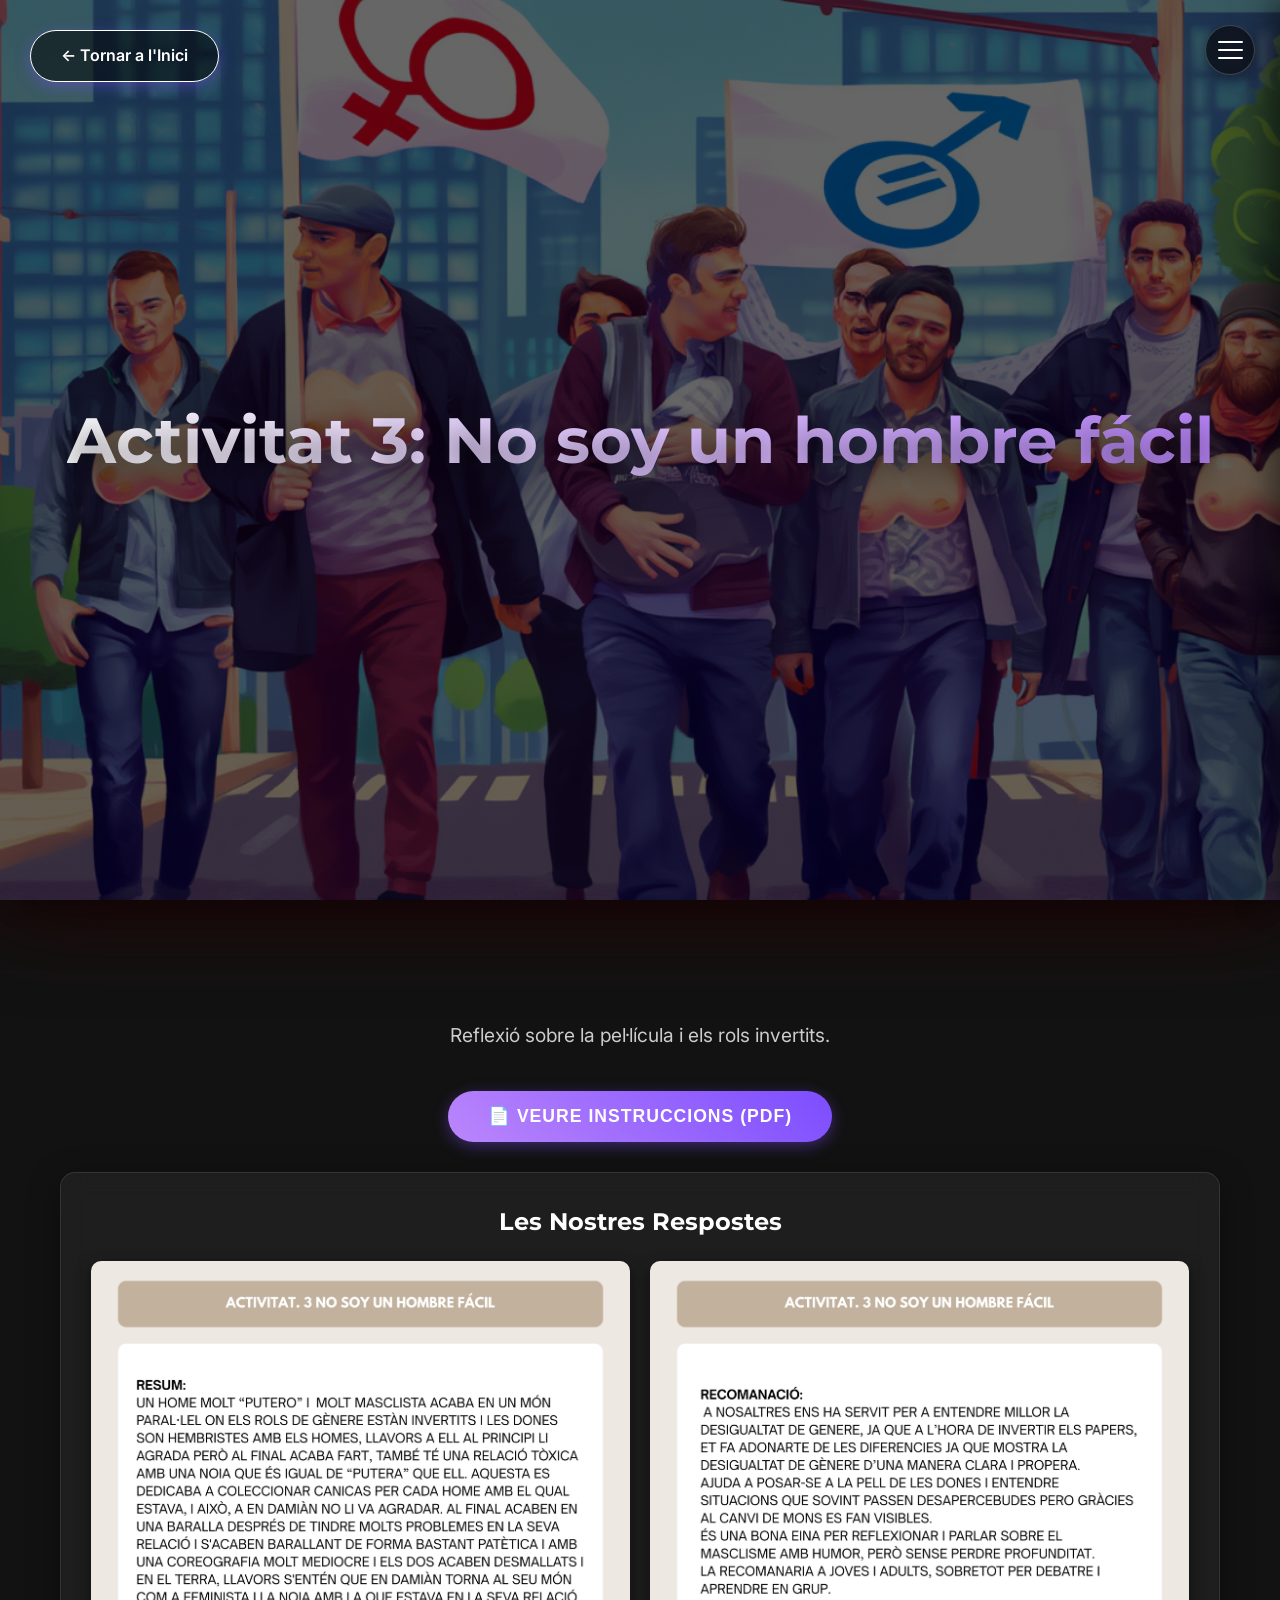
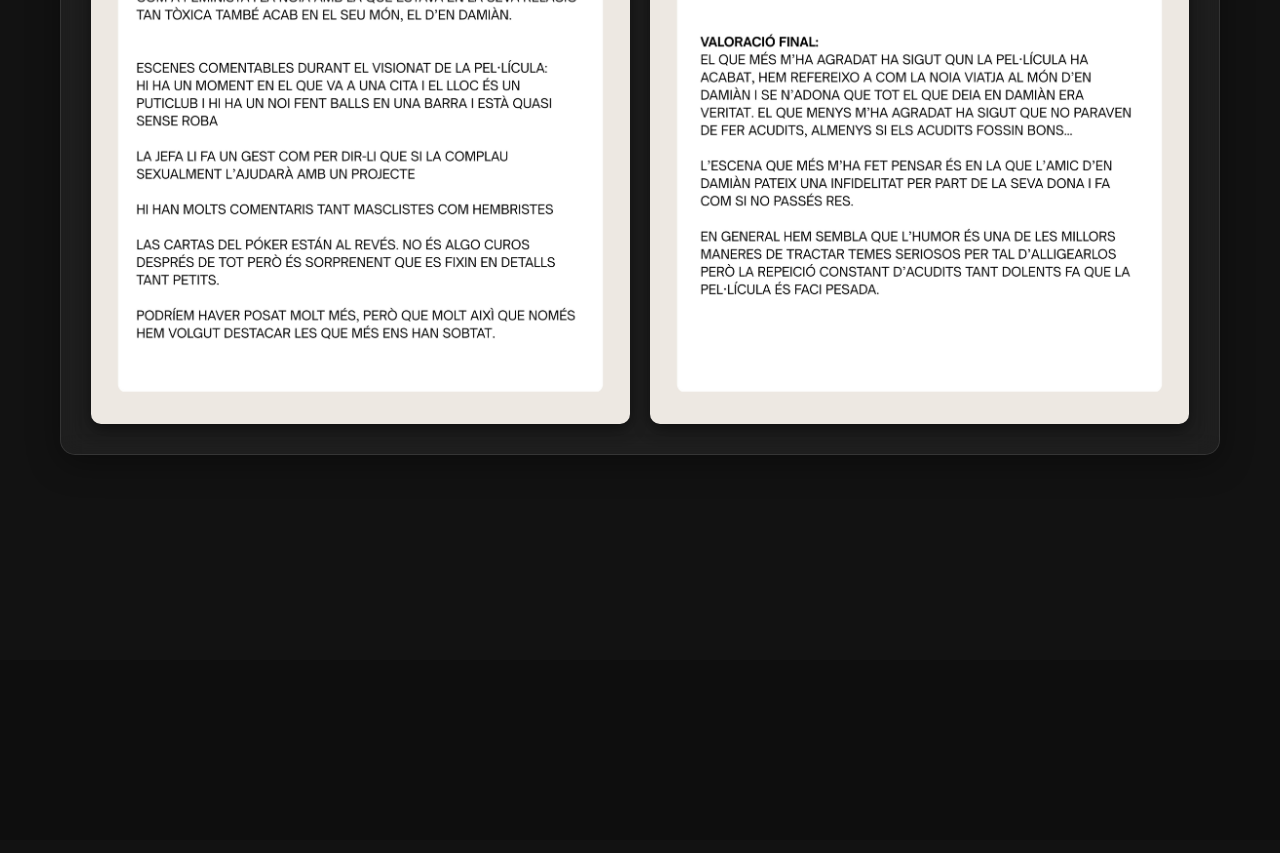
==== activity3.html @ 03039c90 "Initial commit - Website complete" ====
<!DOCTYPE html>
<html lang="ca">

<head>
    <meta charset="UTF-8">
    <meta name="viewport" content="width=device-width, initial-scale=1.0">
    <title>Activitat 3 - No soy un hombre fácil</title>
    <link
        href="https://fonts.googleapis.com/css2?family=Inter:wght@300;400;600&family=Montserrat:wght@500;700&display=swap"
        rel="stylesheet">
    <link rel="stylesheet" href="css/style.css">
    <style>
        /* Specific banner for Activity 3 */
        .banner-act3 {
            background: linear-gradient(rgba(0, 0, 0, 0.6), rgba(0, 0, 0, 0.6)), url('assets/cover-activity3.png');
            background-size: cover;
            background-position: center;
            background-attachment: fixed;
        }
    </style>
</head>

<body>
    <!-- BANNER HERO -->
    <header class="activity-hero banner-act3">
        <a href="index.html" class="btn btn-top-left"
            style="background: rgba(0,0,0,0.5); border: 1px solid white;">&larr; Tornar a l'Inici</a>
        <div class="container reveal reveal-bottom">
            <h1>Activitat 3: No soy un hombre fácil</h1>
        </div>
    </header>

    <section class="section">
        <div class="container">

            <p class="text-center reveal reveal-bottom" style="margin-bottom: 40px; font-size: 1.2rem; color: #ccc;">
                Reflexió sobre la pel·lícula i els rols invertits.</p>

            <!-- PDF Toggle Button -->
            <div class="text-center reveal reveal-bottom" style="margin-bottom: 30px;">
                <button id="togglePdfBtn" class="btn btn-lg" onclick="togglePdf()">📄 Veure Instruccions (PDF)</button>
            </div>

            <!-- Hidden PDF Container -->
            <div id="pdfContainer" class="glass-card pdf-viewer-container reveal reveal-left" style="display: none; padding: 0; 
            height: 85vh; margin-bottom: 40px; border-radius: 15px;">
                <embed src="assets/activity3-instructions.pdf" type="application/pdf" width="100%" height="100%"
                    style="border-radius: 13px;">
            </div>

            <!-- Images Section -->
            <div class="glass-card reveal reveal-right" style="margin-bottom: 40px;">
                <h2 class="text-center" style="margin-bottom: 20px;">Les Nostres Respostes</h2>
                <div class="image-gallery"
                    style="display: grid; grid-template-columns: repeat(auto-fit, minmax(400px, 1fr)); gap: 20px;">
                    <img src="assets/activity3-1.jpg" alt="Escena 1"
                        style="width: 100%; border-radius: 10px; box-shadow: 0 5px 15px rgba(0,0,0,0.5);">
                    <img src="assets/activity3-2.jpg" alt="Escena 2"
                        style="width: 100%; border-radius: 10px; box-shadow: 0 5px 15px rgba(0,0,0,0.5);">
                </div>
            </div>

            <div class="reveal reveal-bottom text-center"
                style="margin: 50px 0; display: flex; justify-content: space-between;">
                <a href="activity2.html" style="color: var(--secondary-accent);">&larr; Anterior</a>
                <a href="activity4.html" style="color: var(--secondary-accent);">Següent Activitat &rarr;</a>
            </div>


        </div>
    </section>

    <!-- Contact Section (Footer) -->
    <footer class="section" style="min-height: 20vh; background: rgba(0,0,0,0.2); padding: 20px 0;">
        <div class="container reveal reveal-bottom">
            <h2 class="text-center" style="font-size: 1.2rem; margin-bottom: 10px;">Contacte</h2>
            <div class="contact-info" style="margin-top: 10px;">
                <div class="contact-item">
                    <h3 style="font-size: 1rem;">Adam El Mouden Zematy</h3>
                    <p style="font-size: 0.9rem;">1r Batxillerat CT</p>
                    <p style="color: var(--secondary-accent); font-size: 0.9rem;">adaelmzem@biada.net</p>
                </div>
                <div class="contact-item">
                    <h3 style="font-size: 1rem;">Arnau Contreras Taberner</h3>
                    <p style="font-size: 0.9rem;">1r Batxillerat HS</p>
                    <p style="color: var(--secondary-accent); font-size: 0.9rem;">arncontab@biada.net</p>
                </div>
            </div>

        </div>
    </footer>

    <!-- Script to toggle PDF -->
    <script>
        function togglePdf() {
            const container = document.getElementById('pdfContainer');
            const btn = document.getElementById('togglePdfBtn');
            if (container.style.display === 'none') {
                container.style.display = 'block';
                btn.textContent = '❌ Tancar Instruccions';
            } else {
                container.style.display = 'none';
                btn.textContent = '📄 Veure Instruccions (PDF)';
            }
        }
    </script>
    <script src="js/atmosphere.js"></script>
    <script src="js/script.js"></script>
</body>

</html>
---- css/style.css ----
/* Modern Reset and Variables */
:root {
    --bg-color: #121212;
    --text-color: #e0e0e0;
    --accent-color: #bb86fc;
    /* Electric Violet */
    --secondary-accent: #03dac6;
    /* Teal */
    --card-bg: rgba(255, 255, 255, 0.05);
    --card-border: rgba(255, 255, 255, 0.1);
    --font-heading: 'Montserrat', sans-serif;
    --font-body: 'Inter', sans-serif;
    --transition-speed: 0.5s;
}

* {
    margin: 0;
    padding: 0;
    box-sizing: border-box;
}

html {
    scroll-behavior: smooth;
}

body {
    font-family: var(--font-body);
    background-color: var(--bg-color);
    color: var(--text-color);
    line-height: 1.6;
    overflow-x: hidden;
    position: relative;
    z-index: 1;
}

/* Page Transition Overlay */
.page-transition-overlay {
    position: fixed;
    top: 0;
    left: 0;
    width: 100%;
    height: 100%;
    background: #000;
    z-index: 99999;
    pointer-events: none;
    opacity: 0;
    transition: opacity 0.6s cubic-bezier(0.4, 0.0, 0.2, 1);
}

.page-transition-overlay.active {
    pointer-events: all;
    opacity: 1;
}

/* Animated Background */
body::before {
    content: '';
    position: fixed;
    top: 0;
    left: 0;
    width: 100%;
    height: 100%;
    background: linear-gradient(45deg, #121212, #1a1a2e, #2e1a2e, #121212);
    background-size: 400% 400%;
    z-index: -2;
    animation: gradientBG 15s ease infinite;
}

/* Floating Orbs/Glow */
.orb {
    position: fixed;
    border-radius: 50%;
    filter: blur(80px);
    opacity: 0.4;
    z-index: -1;
    animation: float 20s infinite ease-in-out;
}

.orb-1 {
    width: 300px;
    height: 300px;
    background: var(--accent-color);
    top: 20%;
    left: 10%;
}

.orb-2 {
    width: 400px;
    height: 400px;
    background: var(--secondary-accent);
    bottom: 20%;
    right: 10%;
    animation-delay: -5s;
}

@keyframes gradientBG {
    0% {
        background-position: 0% 50%;
    }

    50% {
        background-position: 100% 50%;
    }

    100% {
        background-position: 0% 50%;
    }
}

@keyframes float {
    0% {
        transform: translate(0, 0);
    }

    50% {
        transform: translate(30px, 50px);
    }

    100% {
        transform: translate(0, 0);
    }
}

h1,
h2,
h3,
h4 {
    font-family: var(--font-heading);
    color: #ffffff;
    margin-bottom: 1rem;
}

a {
    text-decoration: none;
    color: inherit;
    transition: color 0.3s ease;
}

/* Utilities */
.container {
    max-width: 1200px;
    margin: 0 auto;
    padding: 0 20px;
}

.section {
    padding: 80px 0;
    min-height: 80vh;
    display: flex;
    flex-direction: column;
    justify-content: center;
}

.text-center {
    text-align: center;
}

/* Buttons */
.btn {
    display: inline-block;
    padding: 12px 30px;
    background: linear-gradient(45deg, var(--accent-color), #7c4dff);
    color: white;
    border: none;
    cursor: pointer;
    border-radius: 30px;
    font-weight: 600;
    box-shadow: 0 4px 15px rgba(124, 77, 255, 0.4);
    transition: transform 0.3s ease, box-shadow 0.3s ease;
}

.btn:hover {
    transform: translateY(-2px);
    box-shadow: 0 6px 20px rgba(124, 77, 255, 0.6);
}

.btn-lg {
    padding: 15px 40px;
    font-size: 1.1rem;
    text-transform: uppercase;
    letter-spacing: 1px;
}

.btn-canva {
    background: linear-gradient(45deg, #00C4CC, #7D2AE8);
    /* Canva-like colors */
    box-shadow: 0 4px 15px rgba(0, 196, 204, 0.4);
}

.btn-canva:hover {
    box-shadow: 0 6px 20px rgba(125, 42, 232, 0.6);
}

/* Super Mega Epic Transformation Styles */
.btn-epic {
    background: linear-gradient(45deg, #ff0000, #ff7f00, #ffff00);
    color: #000;
    font-weight: 900;
    border: 3px solid #fff;
    box-shadow: 0 0 10px #ff0000, 0 0 20px #ff7f00, 0 0 40px #ffff00;
    animation: auraPulse 0.5s infinite alternate;
    position: relative;
    overflow: hidden;
}

.btn-epic::before {
    content: '';
    position: absolute;
    top: -50%;
    left: -50%;
    width: 200%;
    height: 200%;
    background: radial-gradient(circle, rgba(255, 255, 255, 0.8), transparent 60%);
    animation: rotateAura 2s linear infinite;
    z-index: 1;
    pointer-events: none;
}

.btn-epic span {
    position: relative;
    z-index: 2;
}

@keyframes auraPulse {
    0% {
        transform: scale(1);
        box-shadow: 0 0 10px #ff0000;
    }

    100% {
        transform: scale(1.05);
        box-shadow: 0 0 30px #ff0000, 0 0 60px #ffff00;
    }
}

@keyframes rotateAura {
    0% {
        transform: rotate(0deg);
    }

    100% {
        transform: rotate(360deg);
    }
}

/* Transformation Animation for Image */
.transforming {
    animation: superChaos 3s cubic-bezier(0.68, -0.55, 0.27, 1.55) forwards;
}

@keyframes superChaos {
    0% {
        transform: scale(1) rotate(0deg);
        filter: hue-rotate(0deg) blur(0px);
    }

    10% {
        transform: translate(-30px, 30px) rotate(-15deg) skewX(20deg);
        filter: invert(1) blur(5px);
    }

    20% {
        transform: translate(30px, -30px) rotate(15deg) skewY(-20deg);
        filter: contrast(10) hue-rotate(90deg);
    }

    30% {
        transform: scale(1.5) rotate(180deg);
        opacity: 0.8;
        filter: saturate(20);
    }

    40% {
        transform: scale(0.2) rotate(360deg);
        filter: saturate(10) brightness(5);
        box-shadow: 0 0 200px white;
    }

    45% {
        transform: scale(2) rotate(500deg);
        filter: contrast(5);
    }

    50% {
        opacity: 0;
        transform: scale(0.1);
    }

    60% {
        opacity: 0;
        transform: scale(0.1);
        filter: brightness(2);
    }

    70% {
        opacity: 1;
        transform: scale(1.2) rotate(720deg);
        box-shadow: 0 0 200px gold;
    }

    85% {
        transform: scale(1.1);
        filter: brightness(1);
    }

    100% {
        transform: scale(1);
        box-shadow: 0 0 50px gold;
        border: 5px solid gold;
    }
}

/* Screen Shake Animation */
.shake-screen {
    animation: earthquake 0.5s infinite;
}

@keyframes earthquake {
    0% {
        transform: translate(1px, 1px) rotate(0deg);
    }

    10% {
        transform: translate(-10px, -20px) rotate(-1deg);
    }

    20% {
        transform: translate(-30px, 0px) rotate(1deg);
    }

    30% {
        transform: translate(30px, 20px) rotate(0deg);
    }

    40% {
        transform: translate(10px, -10px) rotate(1deg);
    }

    50% {
        transform: translate(-10px, 20px) rotate(-1deg);
    }

    60% {
        transform: translate(-30px, 10px) rotate(0deg);
    }

    70% {
        transform: translate(30px, 10px) rotate(-1deg);
    }

    80% {
        transform: translate(-10px, -10px) rotate(1deg);
    }

    90% {
        transform: translate(10px, 20px) rotate(0deg);
    }

    100% {
        transform: translate(1px, -20px) rotate(-1deg);
    }
}

/* Text Falling Animation */
.text-fall {
    animation: fallDown 1s forwards ease-in;
    display: inline-block;
    color: red;
}

@keyframes fallDown {
    0% {
        transform: translateY(0) rotate(0deg) scale(1);
        opacity: 1;
    }

    20% {
        transform: translateY(-50px) rotate(-20deg) scale(1.5);
    }

    /* Big jump */
    100% {
        transform: translateY(100vh) rotate(1080deg) scale(0.2);
        opacity: 0;
    }
}

/* Human Text Appearance */
.text-appear {
    animation: riseUp 0.1s forwards cubic-bezier(0.175, 0.885, 0.32, 1.275);
    /* Instant appearance */
    display: inline-block;
    color: gold;
    text-shadow: 0 0 20px orange, 0 0 40px red;
    font-size: 2.5rem;
    /* Bigger */
}

@keyframes riseUp {
    0% {
        transform: scale(0);
        opacity: 0;
    }

    50% {
        transform: scale(1.5);
        opacity: 1;
    }

    100% {
        transform: scale(1.2);
        opacity: 1;
    }
}

/* Spark Particle */
.spark {
    position: absolute;
    width: 6px;
    height: 6px;
    background: gold;
    border-radius: 50%;
    pointer-events: none;
    z-index: 9999;
    box-shadow: 0 0 10px orange, 0 0 20px red;
    animation: flySpark 0.8s forwards ease-out;
}

@keyframes flySpark {
    0% {
        opacity: 1;
        transform: scale(2);
    }

    100% {
        opacity: 0;
        transform: translate(var(--tx), var(--ty)) scale(0);
    }
}

/* Animations - Scroll Reveal */
.reveal {
    opacity: 0;
    transition: all 0.8s cubic-bezier(0.16, 1, 0.3, 1);
    /* Faster and crisper ease-out */
    will-change: transform, opacity;
}

.reveal.active {
    opacity: 1;
    transform: translate(0, 0) scale(1);
}

.reveal-left {
    transform: translateX(-40px);
}

.reveal-right {
    transform: translateX(40px);
}

.reveal-bottom {
    transform: translateY(40px) scale(0.98);
}

/* Specific optimizations for heavy containers */
.epic-container,
.glass-card,
.btn {
    will-change: transform, opacity;
}

/* Hero Section */
.hero {
    height: 100vh;
    display: flex;
    align-items: center;
    justify-content: center;
    text-align: center;
    position: relative;
    overflow: hidden;
    /* Banner Image setup */
    background: linear-gradient(rgba(0, 0, 0, 0.7), rgba(0, 0, 0, 0.7)), url('../assets/hero-banner.png');
    background-size: cover;
    background-position: center;
    background-attachment: fixed;
    /* Parallax effect */
}

.activity-hero {
    height: 100vh;
    /* Full height like intro */
    display: flex;
    align-items: center;
    justify-content: center;
    text-align: center;
    position: relative;
    overflow: hidden;
    background-size: cover;
    background-position: center;
    background-attachment: fixed;
    margin-bottom: 40px;
    box-shadow: 0 10px 40px rgba(0, 0, 0, 0.5);
}

.btn-top-left {
    position: absolute;
    top: 30px;
    left: 30px;
    z-index: 100;
}

.hero h1,
.activity-hero h1 {
    font-size: 4rem;
    background: linear-gradient(to right, #ffffff, var(--accent-color));
    -webkit-background-clip: text;
    background-clip: text;
    -webkit-text-fill-color: transparent;
    margin-bottom: 20px;
    text-shadow: 0 10px 30px rgba(0, 0, 0, 0.5);
    /* Fallback for text fill color support */
    color: white;
}

/* Split Layout */
.split-layout {
    display: flex;
    align-items: center;
    gap: 40px;
    margin-bottom: 40px;
}

.split-layout>* {
    flex: 1;
}

.intro-image-container {
    position: relative;
}

.intro-image {
    width: 100%;
    border-radius: 20px;
    box-shadow: 0 20px 40px rgba(0, 0, 0, 0.4);
    border: 2px solid rgba(255, 255, 255, 0.1);
    transition: transform 0.5s ease;
}

.intro-image:hover {
    transform: scale(1.02) rotate(1deg);
    border-color: var(--accent-color);
}

/* Cards (Glassmorphism) */
.glass-card {
    background: var(--card-bg);
    backdrop-filter: blur(12px);
    -webkit-backdrop-filter: blur(12px);
    border: 1px solid var(--card-border);
    border-radius: 15px;
    padding: 30px;
    transition: transform 0.3s ease, background 0.3s ease;
    box-shadow: 0 8px 32px 0 rgba(0, 0, 0, 0.37);
}

.glass-card:hover {
    transform: translateY(-5px);
    border-color: var(--accent-color);
    background: rgba(255, 255, 255, 0.08);
}

/* PDF Container Polish */
.pdf-viewer-container {
    border: 2px solid var(--accent-color);
    box-shadow: 0 0 30px rgba(187, 134, 252, 0.2);
    overflow: hidden;
    background: #000;
}

/* Navigation Grid */
.nav-grid {
    display: grid;
    grid-template-columns: repeat(auto-fit, minmax(280px, 1fr));
    gap: 30px;
    margin-top: 50px;
}

.nav-card {
    position: relative;
    overflow: hidden;
    cursor: pointer;
    text-align: center;
}

/* Navigation Image Styles */
.nav-img {
    width: 100%;
    height: 180px;
    object-fit: cover;
    border-radius: 10px;
    margin-bottom: 15px;
    transition: transform 0.4s ease;
}

.nav-card:hover .nav-img {
    transform: scale(1.05);
    /* Zoom on hover */
}


/* Contact Section */
.contact-info {
    display: flex;
    justify-content: center;
    gap: 50px;
    margin-top: 40px;
}

.contact-item {
    text-align: center;
}

.contact-item h3 {
    color: var(--accent-color);
}

/* Copyright Footer */
.copyright-footer {
    text-align: center;
    margin-top: 30px;
    padding-top: 20px;
    border-top: 1px solid rgba(255, 255, 255, 0.1);
    color: #aaa;
    /* Lighter for visibility */
    font-size: 1rem;
    /* Bigger */
}

/* Global Sidebar Navigation */
.menu-toggle-btn {
    position: fixed;
    top: 25px;
    right: 25px;
    z-index: 10001;
    width: 50px;
    height: 50px;
    background: rgba(0, 0, 0, 0.6);
    backdrop-filter: blur(10px);
    border: 1px solid rgba(255, 255, 255, 0.2);
    border-radius: 50%;
    cursor: pointer;
    display: flex;
    flex-direction: column;
    justify-content: center;
    align-items: center;
    gap: 6px;
    transition: 0.3s cubic-bezier(0.4, 0, 0.2, 1);
    box-shadow: 0 5px 15px rgba(0, 0, 0, 0.3);
}

.menu-toggle-btn:hover {
    transform: scale(1.1);
    border-color: var(--accent-color);
    box-shadow: 0 0 20px rgba(187, 134, 252, 0.4);
}

.menu-toggle-btn span {
    width: 25px;
    height: 2px;
    background-color: white;
    border-radius: 2px;
    transition: 0.3s;
}

.menu-toggle-btn.active span:nth-child(1) {
    transform: translateY(8px) rotate(45deg);
}

.menu-toggle-btn.active span:nth-child(2) {
    opacity: 0;
}

.menu-toggle-btn.active span:nth-child(3) {
    transform: translateY(-8px) rotate(-45deg);
}

.sidebar {
    position: fixed;
    top: 0;
    right: -260px;
    width: 260px;
    height: 100vh;
    background: rgba(0, 0, 0, 0.9);
    backdrop-filter: blur(20px);
    -webkit-backdrop-filter: blur(20px);
    z-index: 10000;
    transition: 0.5s cubic-bezier(0.16, 1, 0.3, 1);
    border-left: 1px solid rgba(255, 255, 255, 0.1);
    display: flex;
    flex-direction: column;
    padding: 60px 20px 20px;
    box-shadow: -10px 0 30px rgba(0, 0, 0, 0.5);
    overflow-y: auto;
}

.sidebar.active {
    right: 0;
}

.sidebar-header {
    font-family: var(--font-heading);
    color: var(--accent-color);
    font-size: 1rem;
    margin-bottom: 10px;
    letter-spacing: 1px;
    display: flex;
    justify-content: space-between;
    align-items: center;
    cursor: pointer;
    user-select: none;
    padding: 5px 0;
}

.sidebar-header .chevron {
    font-size: 0.8rem;
    transition: transform 0.3s;
}

.sidebar-header.collapsed .chevron {
    transform: rotate(-90deg);
}

.sidebar-nav {
    display: flex;
    flex-direction: column;
    gap: 4px;
}

.collapsible-content {
    max-height: 500px;
    overflow: hidden;
    transition: max-height 0.4s cubic-bezier(0.4, 0, 0.2, 1),
        opacity 0.3s ease,
        transform 0.4s cubic-bezier(0.4, 0, 0.2, 1);
    transform-origin: top;
    margin-bottom: 10px;
}

.collapsible-content.collapsed {
    max-height: 0;
    opacity: 0;
    transform: translateY(-10px) scaleY(0.95);
    margin: 0;
    pointer-events: none;
}

.sidebar-link {
    font-family: var(--font-body);
    font-size: 0.9rem;
    color: var(--text-color);
    padding: 8px 10px;
    border-bottom: 1px solid rgba(255, 255, 255, 0.05);
    transition: 0.3s;
    display: flex;
    align-items: center;
    gap: 8px;
    text-decoration: none;
    border-radius: 6px;
}

.sidebar-link:hover {
    color: var(--secondary-accent);
    background: rgba(255, 255, 255, 0.05);
    padding-left: 15px;
}

.sidebar-link-special {
    margin-top: 12px;
    background: linear-gradient(45deg, var(--accent-color), #7c4dff);
    color: white !important;
    padding: 10px;
    border-radius: 8px;
    text-align: center;
    font-weight: 600;
    border: none;
    font-size: 0.85rem;
    cursor: pointer;
    width: 100%;
}

.sidebar-link-special:hover {
    transform: translateY(-2px);
    box-shadow: 0 4px 12px rgba(124, 77, 255, 0.4);
}

@media (max-width: 768px) {
    .sidebar {
        width: 100%;
        right: -100%;
    }
}
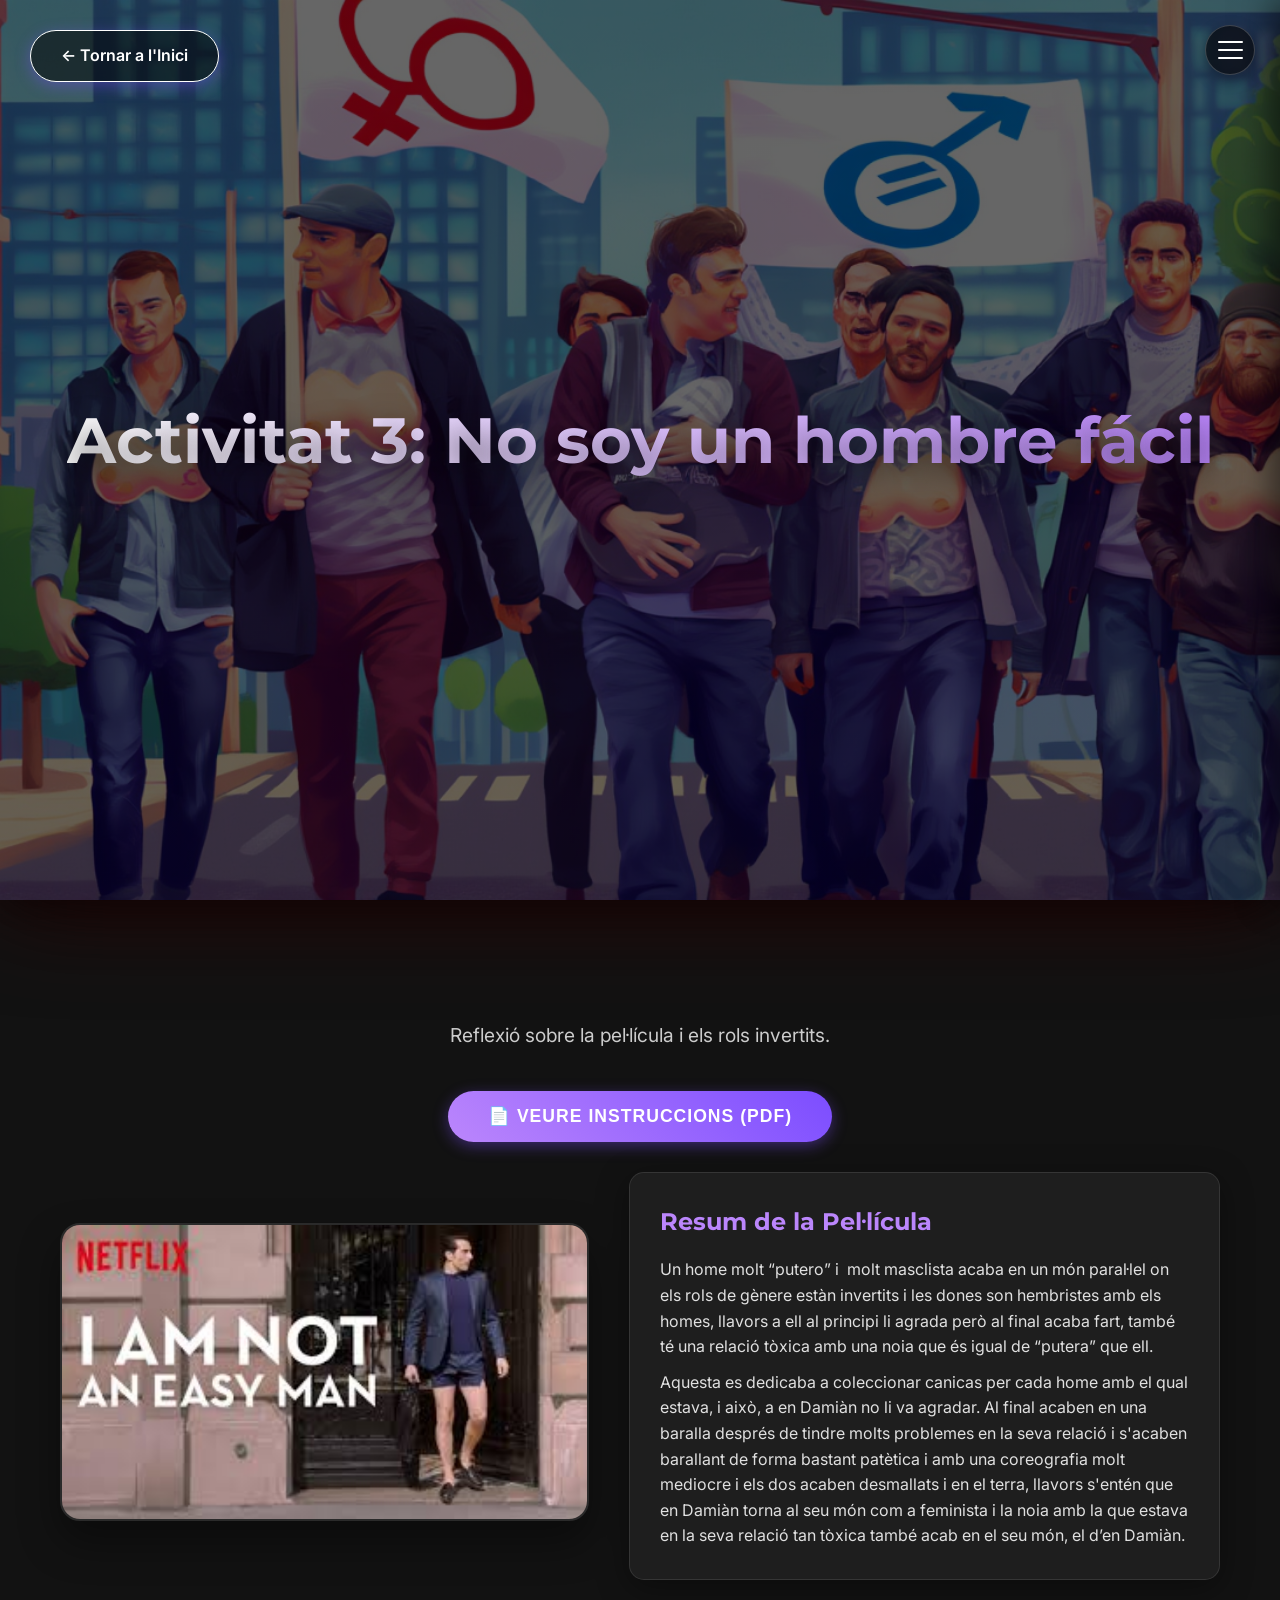
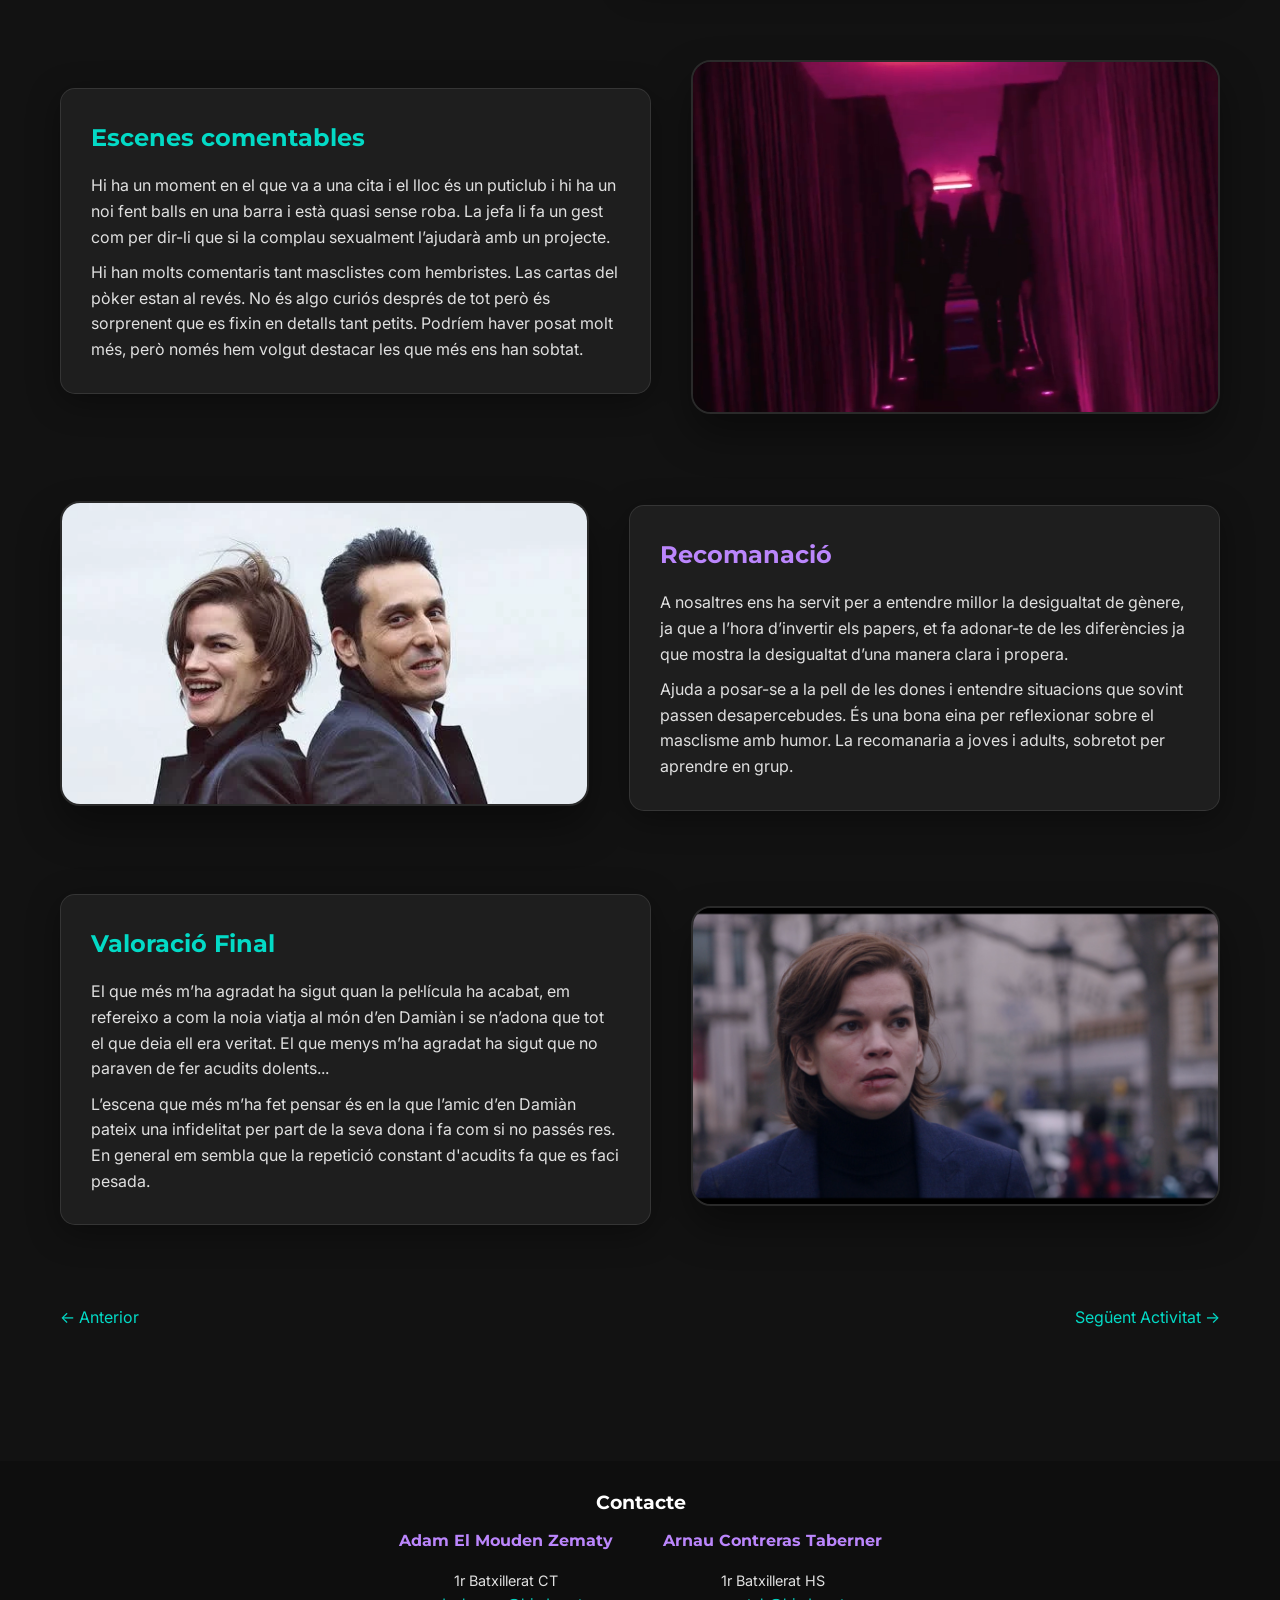
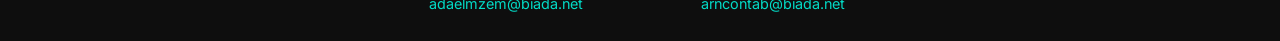
==== commit 1f6b6b7e: "Update Activity 3 with final text and layout" ====
--- a/activity3.html
+++ b/activity3.html
@@ -48,16 +48,78 @@
                     style="border-radius: 13px;">
             </div>
 
-            <!-- Images Section -->
-            <div class="glass-card reveal reveal-right" style="margin-bottom: 40px;">
-                <h2 class="text-center" style="margin-bottom: 20px;">Les Nostres Respostes</h2>
-                <div class="image-gallery"
-                    style="display: grid; grid-template-columns: repeat(auto-fit, minmax(400px, 1fr)); gap: 20px;">
-                    <img src="assets/activity3-1.jpg" alt="Escena 1"
-                        style="width: 100%; border-radius: 10px; box-shadow: 0 5px 15px rgba(0,0,0,0.5);">
-                    <img src="assets/activity3-2.jpg" alt="Escena 2"
-                        style="width: 100%; border-radius: 10px; box-shadow: 0 5px 15px rgba(0,0,0,0.5);">
+            <!-- Exploració de la Pel·lícula (Zig-Zag Layout) -->
+            <div class="reveal reveal-bottom" style="margin-bottom: 60px;">
+
+                <!-- Row 1: Resum (Left Image) -->
+                <div class="split-layout reveal reveal-left" style="margin-bottom: 80px;">
+                    <div class="intro-image-container">
+                        <img src="assets/sect-resum.jpg" alt="Resum" class="intro-image">
+                    </div>
+                    <div class="glass-card">
+                        <h2 style="color: var(--accent-color);">Resum de la Pel·lícula</h2>
+                        <p>Un home molt “putero” i  molt masclista acaba en un món paral·lel on els rols de gènere estàn
+                            invertits i les dones son hembristes amb els homes, llavors a ell al principi li agrada però
+                            al final acaba fart, també té una relació tòxica amb una noia que és igual de “putera” que
+                            ell.</p>
+                        <p style="margin-top: 10px;">Aquesta es dedicaba a coleccionar canicas per cada home amb el qual
+                            estava, i això, a en Damiàn no li va agradar. Al final acaben en una baralla després de
+                            tindre molts problemes en la seva relació i s'acaben barallant de forma bastant patètica i
+                            amb una coreografia molt mediocre i els dos acaben desmallats i en el terra, llavors s'entén
+                            que en Damiàn torna al seu món com a feminista i la noia amb la que estava en la seva
+                            relació tan tòxica també acab en el seu món, el d’en Damiàn.</p>
+                    </div>
                 </div>
+
+                <!-- Row 2: Escenes (Right Image) -->
+                <div class="split-layout reveal reveal-right" style="margin-bottom: 80px; flex-direction: row-reverse;">
+                    <div class="intro-image-container">
+                        <img src="assets/sect-escenes.png" alt="Escenes" class="intro-image">
+                    </div>
+                    <div class="glass-card">
+                        <h2 style="color: var(--secondary-accent);">Escenes comentables</h2>
+                        <p>Hi ha un moment en el que va a una cita i el lloc és un puticlub i hi ha un noi fent balls en
+                            una barra i està quasi sense roba. La jefa li fa un gest com per dir-li que si la complau
+                            sexualment l’ajudarà amb un projecte.</p>
+                        <p style="margin-top: 10px;">Hi han molts comentaris tant masclistes com hembristes. Las cartas
+                            del pòker estan al revés. No és algo curiós després de tot però és sorprenent que es fixin
+                            en detalls tant petits. Podríem haver posat molt més, però només hem volgut destacar les que
+                            més ens han sobtat.</p>
+                    </div>
+                </div>
+
+                <!-- Row 3: Recomanació (Left Image) -->
+                <div class="split-layout reveal reveal-left" style="margin-bottom: 80px;">
+                    <div class="intro-image-container">
+                        <img src="assets/sect-recomanacio.webp" alt="Recomanació" class="intro-image">
+                    </div>
+                    <div class="glass-card">
+                        <h2 style="color: var(--accent-color);">Recomanació</h2>
+                        <p>A nosaltres ens ha servit per a entendre millor la desigualtat de gènere, ja que a l’hora
+                            d’invertir els papers, et fa adonar-te de les diferències ja que mostra la desigualtat d’una
+                            manera clara i propera.</p>
+                        <p style="margin-top: 10px;">Ajuda a posar-se a la pell de les dones i entendre situacions que
+                            sovint passen desapercebudes. És una bona eina per reflexionar sobre el masclisme amb humor.
+                            La recomanaria a joves i adults, sobretot per aprendre en grup.</p>
+                    </div>
+                </div>
+
+                <!-- Row 4: Valoració (Right Image) -->
+                <div class="split-layout reveal reveal-right" style="margin-bottom: 80px; flex-direction: row-reverse;">
+                    <div class="intro-image-container">
+                        <img src="assets/sect-valoracio.png" alt="Valoració" class="intro-image">
+                    </div>
+                    <div class="glass-card">
+                        <h2 style="color: var(--secondary-accent);">Valoració Final</h2>
+                        <p>El que més m’ha agradat ha sigut quan la pel·lícula ha acabat, em refereixo a com la noia
+                            viatja al món d’en Damiàn i se n’adona que tot el que deia ell era veritat. El que menys
+                            m’ha agradat ha sigut que no paraven de fer acudits dolents...</p>
+                        <p style="margin-top: 10px;">L’escena que més m’ha fet pensar és en la que l’amic d’en Damiàn
+                            pateix una infidelitat per part de la seva dona i fa com si no passés res. En general em
+                            sembla que la repetició constant d'acudits fa que es faci pesada.</p>
+                    </div>
+                </div>
+
             </div>
 
             <div class="reveal reveal-bottom text-center"
--- a/css/style.css
+++ b/css/style.css
@@ -799,4 +799,13 @@
         width: 100%;
         right: -100%;
     }
+
+    .split-layout {
+        flex-direction: column !important;
+        gap: 20px;
+    }
+
+    .activity-hero h1 {
+        font-size: 2.5rem;
+    }
 }
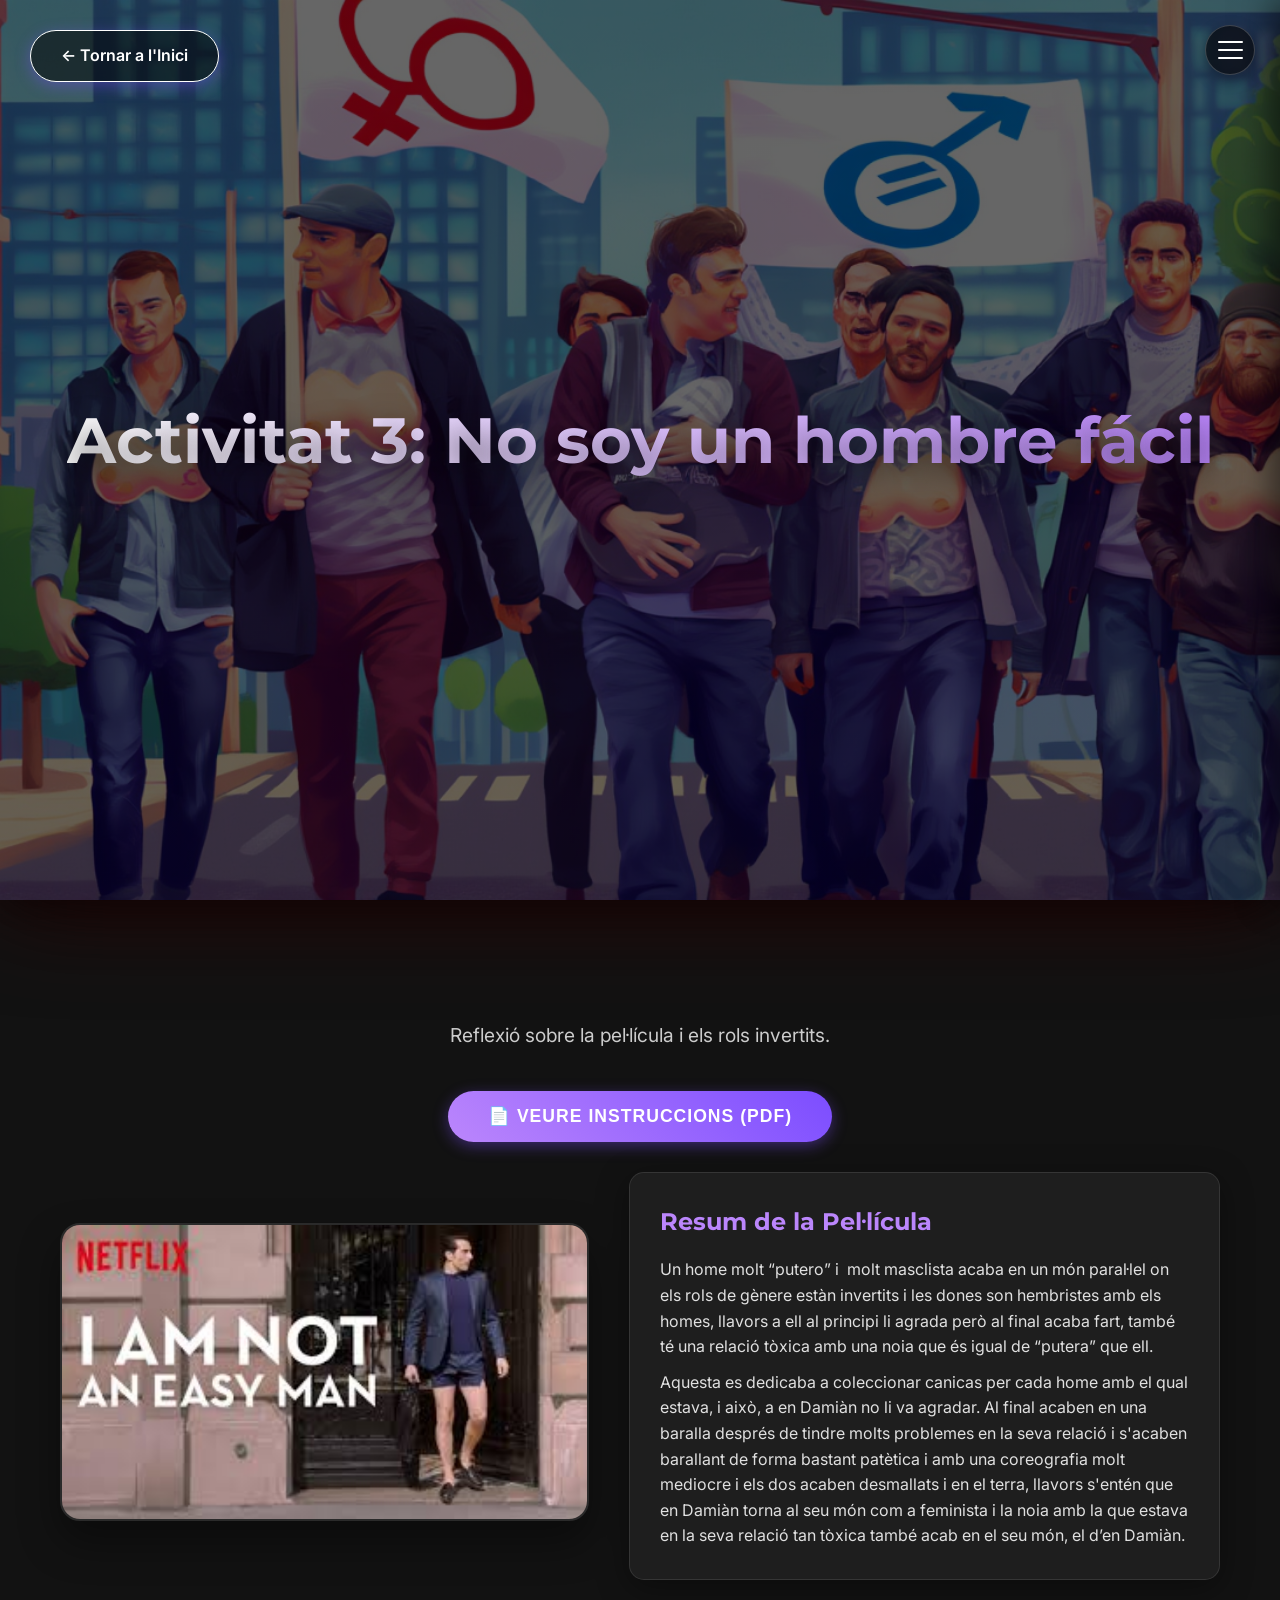
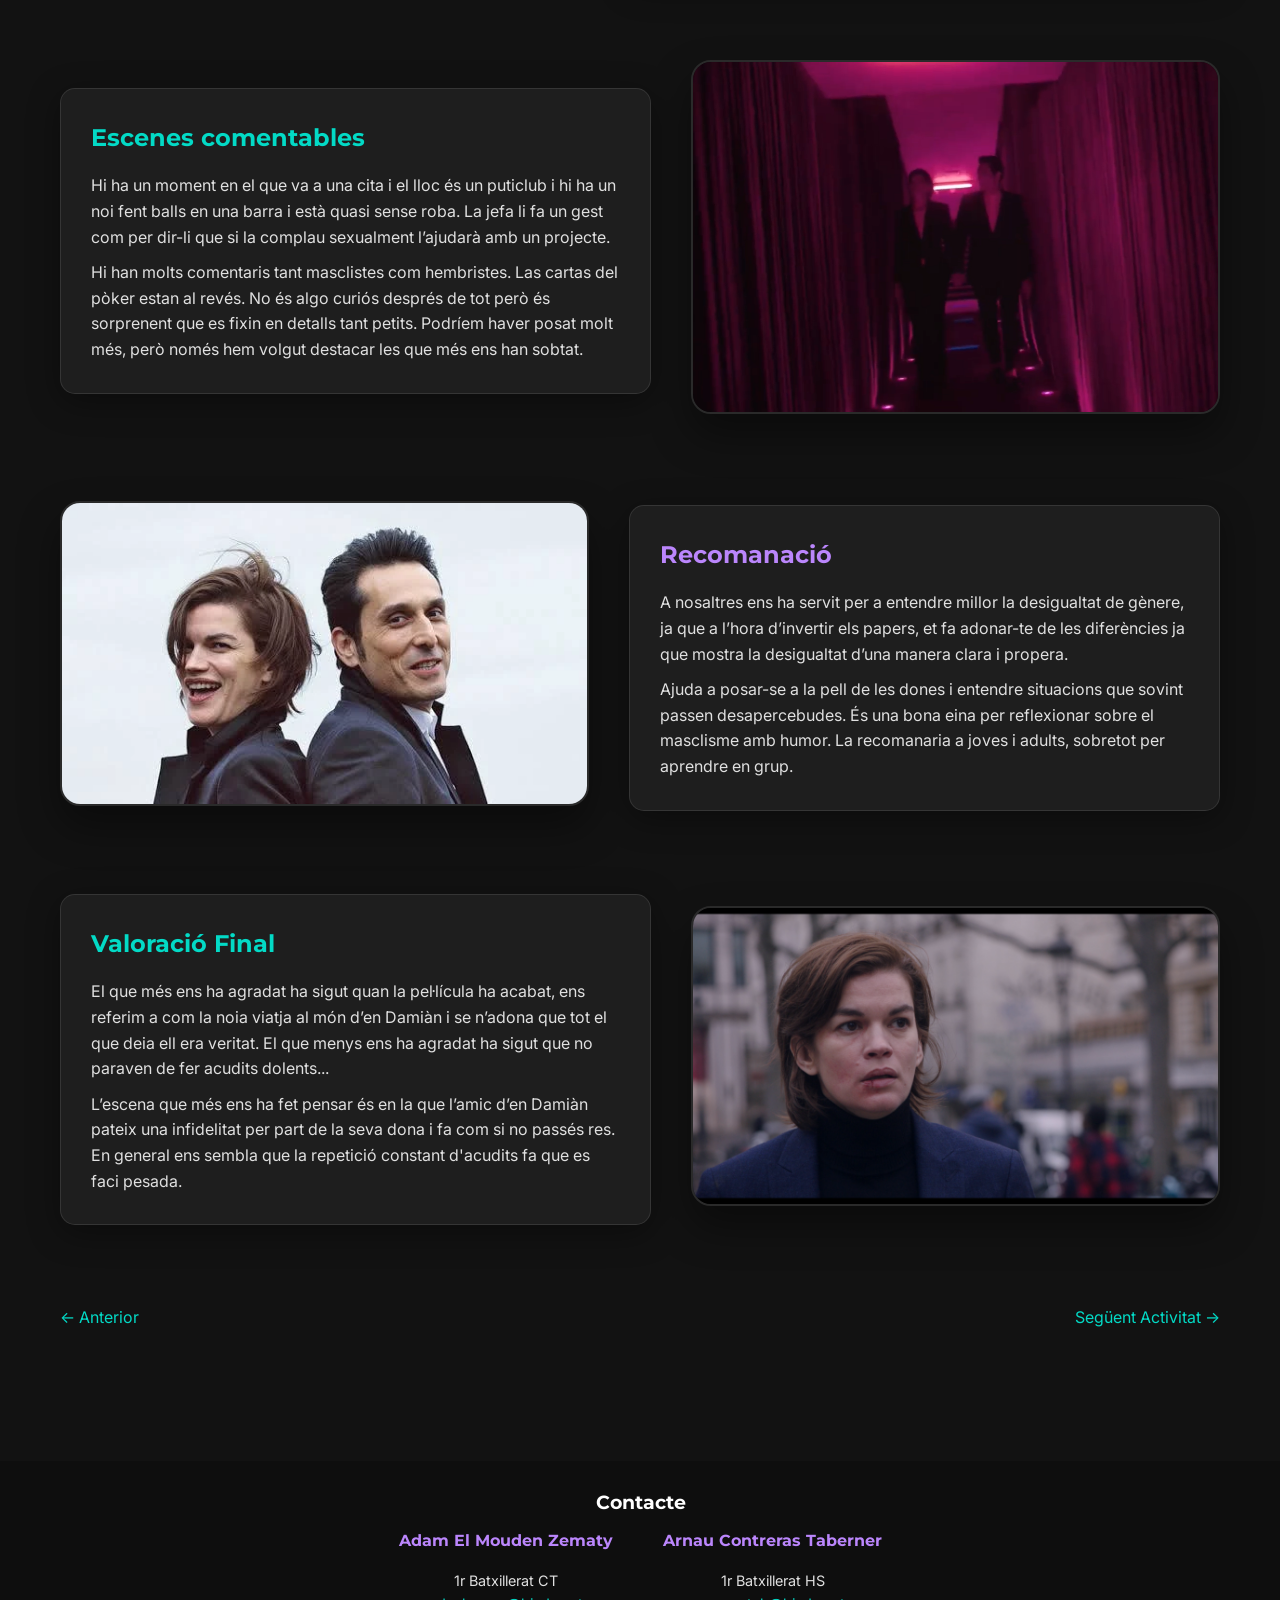
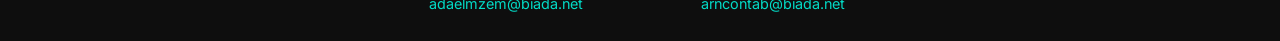
==== commit a4b9c0a5: "Change Activity 3 text to first person plural" ====
--- a/activity3.html
+++ b/activity3.html
@@ -111,11 +111,11 @@
                     </div>
                     <div class="glass-card">
                         <h2 style="color: var(--secondary-accent);">Valoració Final</h2>
-                        <p>El que més m’ha agradat ha sigut quan la pel·lícula ha acabat, em refereixo a com la noia
+                        <p>El que més ens ha agradat ha sigut quan la pel·lícula ha acabat, ens referim a com la noia
                             viatja al món d’en Damiàn i se n’adona que tot el que deia ell era veritat. El que menys
-                            m’ha agradat ha sigut que no paraven de fer acudits dolents...</p>
-                        <p style="margin-top: 10px;">L’escena que més m’ha fet pensar és en la que l’amic d’en Damiàn
-                            pateix una infidelitat per part de la seva dona i fa com si no passés res. En general em
+                            ens ha agradat ha sigut que no paraven de fer acudits dolents...</p>
+                        <p style="margin-top: 10px;">L’escena que més ens ha fet pensar és en la que l’amic d’en Damiàn
+                            pateix una infidelitat per part de la seva dona i fa com si no passés res. En general ens
                             sembla que la repetició constant d'acudits fa que es faci pesada.</p>
                     </div>
                 </div>
